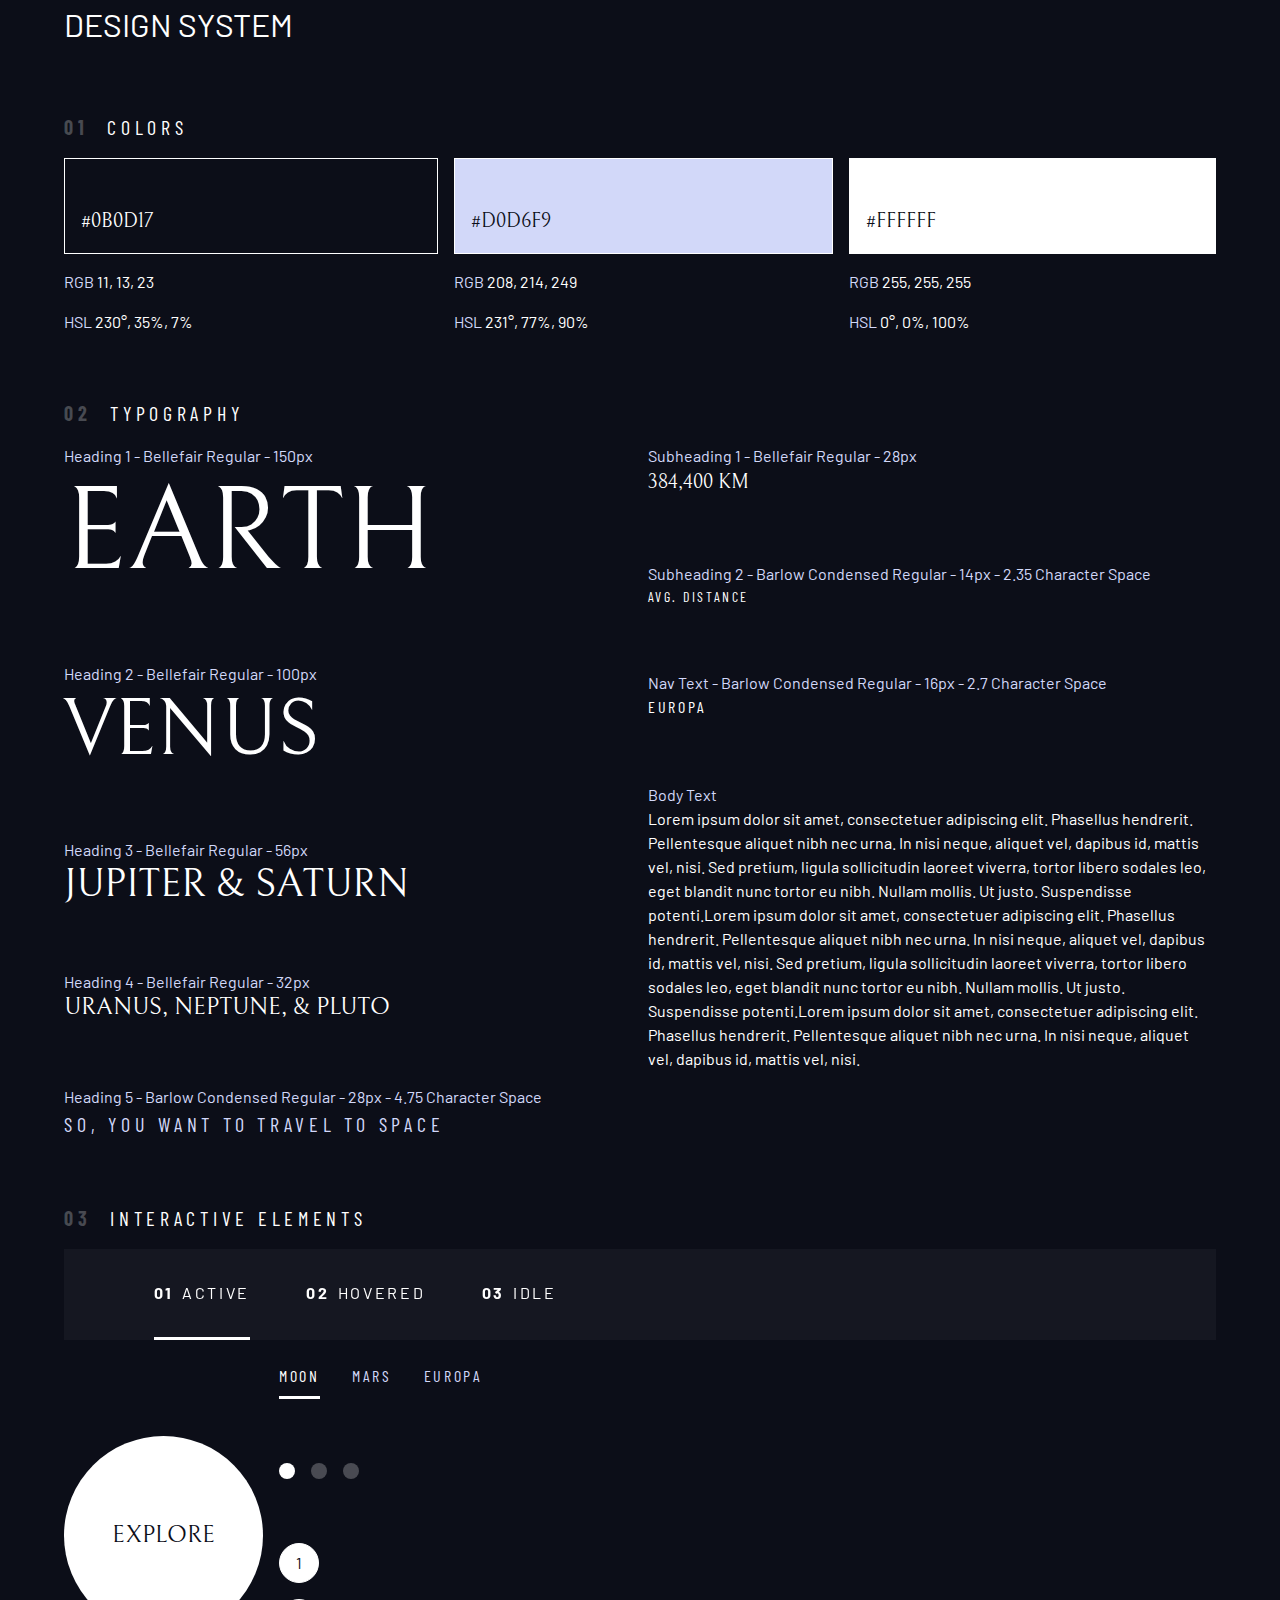
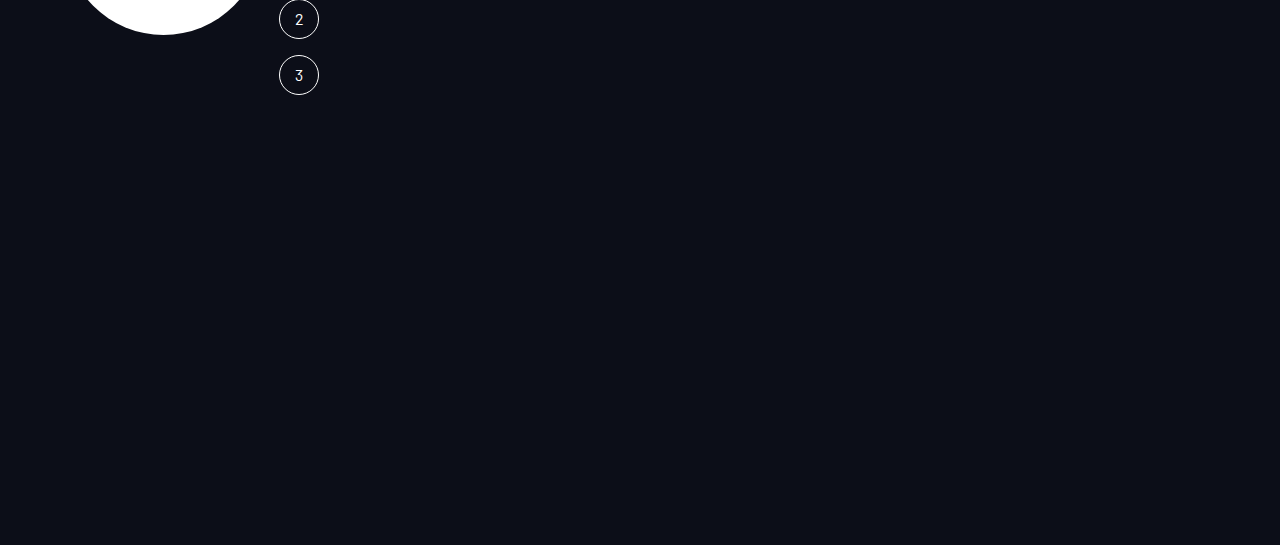
==== design-system.html @ 9dbabd82 "fixed nav button issue tch" ====
<!DOCTYPE html>
<html lang="en">

<head>
    <title>Design system</title>

    <!-- Google fonts -->
    <link rel="preconnect" href="https://fonts.googleapis.com">
    <link rel="preconnect" href="https://fonts.gstatic.com" crossorigin>
    <link href="https://fonts.googleapis.com/css2?family=Barlow+Condensed:wght@400;700&family=Bellefair&family=Barlow:wght@400;700&display=swap" rel="stylesheet">

    <link rel="stylesheet" href="style-dist.css">

</head>

<body class="container">

    <div class="container flow">
        <h1 class="uppercase">Design system</h1>

        <section class="flow" id="colors" style="margin: 4rem 0">
            <h2 class="numbered-title"><span>01</span> colors</h2>
            <div class="flex">
                <div class="flow" style="flex-grow: 1;">
                    <div class="bg-dark text-white ff-serif fs-500" style="padding: 3rem 1rem 1rem; border: 1px solid white">#0B0D17</div>
                    <p><span class="text-accent">RGB</span> 11, 13, 23</p>
                    <p><span class="text-accent">HSL</span> 230°, 35%, 7%</p>
                </div>
                <div class="flow" style="flex-grow: 1;">
                    <div class="bg-accent text-dark ff-serif fs-500" style="padding: 3rem 1rem 1rem; border: 1px solid white">#D0D6F9</div>
                    <p><span class="text-accent">RGB</span> 208, 214, 249</p>
                    <p><span class="text-accent">HSL</span> 231°, 77%, 90%</p>
                </div>
                <div class="flow" style="flex-grow: 1;">
                    <div class="bg-white text-dark ff-serif fs-500" style="padding: 3rem 1rem 1rem; border: 1px solid white;">#FFFFFF</div>
                    <p><span class="text-accent">RGB</span> 255, 255, 255</p>
                    <p><span class="text-accent">HSL</span> 0°, 0%, 100%</p>
                </div>
            </div>
        </section>

        <section class="flow" id="typography" style="margin: 4rem 0">
            <h2 class="numbered-title"><span>02 </span>Typography</h2>
            <div class="flex">
                <div class="flow" style="flex-basis: 100%; --flow-space: 4rem;">
                    <div>
                        <p class="text-accent">Heading 1 - Bellefair Regular - 150px</p>
                        <p class="fs-900 ff-serif uppercase">Earth</p>
                    </div>
                    <div>
                        <p class="text-accent">Heading 2 - Bellefair Regular - 100px</p>
                        <p class="fs-800 ff-serif uppercase">Venus</p>
                    </div>
                    <div>
                        <p class="text-accent">Heading 3 - Bellefair Regular - 56px</p>
                        <p class="fs-700 ff-serif uppercase">Jupiter & Saturn</p>
                    </div>
                    <div>
                        <p class="text-accent">Heading 4 - Bellefair Regular - 32px</p>
                        <p class="fs-600 ff-serif uppercase">Uranus, Neptune, & Pluto</p>
                    </div>
                    <div>
                        <p class="text-accent">Heading 5 - Barlow Condensed Regular - 28px - 4.75 Character Space</p>
                        <p class="text-accent fs-500 ff-sans-cond uppercase letter-spacing-1">So, you want to travel to space</p>
                    </div>

                </div>

                <div class="flow" style="flex-basis: 100%; --flow-space: 4rem;">
                    <div>
                        <p class="text-accent">Subheading 1 - Bellefair Regular - 28px</p>
                        <p class="fs-500 ff-serif uppercase">384,400 km</p>
                    </div>
                    <div>
                        <p class="text-accent">Subheading 2 - Barlow Condensed Regular - 14px - 2.35 Character Space</p>
                        <p class="fs-200 uppercase ff-sans-cond letter-spacing-3">Avg. Distance</p>
                    </div>
                    <div>
                        <p class="text-accent">Nav Text - Barlow Condensed Regular - 16px - 2.7 Character Space</p>
                        <p class="fs-300 uppercase ff-sans-cond letter-spacing-2">Europa</p>
                    </div>
                    <div>
                        <p class="text-accent">Body Text</p>
                        <p>Lorem ipsum dolor sit amet, consectetuer adipiscing elit. Phasellus hendrerit. Pellentesque aliquet nibh nec urna. In nisi neque, aliquet vel, dapibus id, mattis vel, nisi. Sed pretium, ligula sollicitudin laoreet viverra, tortor libero sodales leo, eget blandit nunc tortor eu nibh. Nullam mollis. Ut justo. Suspendisse potenti.Lorem ipsum dolor sit amet, consectetuer adipiscing elit. Phasellus hendrerit. Pellentesque aliquet nibh nec urna. In nisi neque, aliquet vel, dapibus id, mattis vel, nisi. Sed pretium, ligula sollicitudin laoreet viverra, tortor libero sodales leo, eget blandit nunc tortor eu nibh. Nullam mollis. Ut justo. Suspendisse potenti.Lorem ipsum dolor sit amet, consectetuer adipiscing elit. Phasellus hendrerit. Pellentesque aliquet nibh nec urna. In nisi neque, aliquet vel, dapibus id, mattis vel, nisi. </p>
                    </div>
                </div>
            </div>
        </section>

        <section class="flow" id="interactive-elements">
            <h2 class="numbered-title"><span>03</span> Interactive elements</h2>

            <!-- navigation -->
            <div>
                <nav>
                    <ul class="primary-navigation underline-indicators flex">
                        <li class="active"><a class="uppercase text-white letter-spacing-2" href="#"><span>01</span>Active</a></li>
                        <li><a class="uppercase text-white letter-spacing-2" href="#"><span>02</span>Hovered</a></li>
                        <li><a class="uppercase text-white letter-spacing-2" href="#"><span>03</span>Idle</a></li>
                    </ul>
                </nav>
            </div>

            <div class="flex">
                <div style="margin-top: 5rem">
                    <!-- explore button -->
                    <a href="#" class="large-button uppercase ff-serif fs-600 text-dark bg-white">Explore</a>
                </div>

                <div class="flow" style="margin-bottom: 50vh; --flow-space: 4rem">
                    <!-- Tabs -->
                    <div class="tab-list underline-indicators flex">
                        <button aria-selected="true" class="uppercase ff-sans-cond text-accent letter-spacing-2">Moon</button>
                        <button aria-selected="false" class="uppercase ff-sans-cond text-accent letter-spacing-2">Mars</button>
                        <button aria-selected="false" class="uppercase ff-sans-cond text-accent letter-spacing-2">Europa</button>
                    </div>

                    <!-- Dots -->
                    <div class="dot-indicators flex">
                        <button aria-selected="true"><span class="sr-only">Slide title</span></button>
                        <button aria-selected="false"><span class="sr-only">Slide title</span></button>
                        <button aria-selected="false"><span class="sr-only">Slide title</span></button>
                    </div>

                    <!-- Numbers -->
                    <div class="number-indicators flex-column">
                        <button aria-selected="true">1</button>
                        <button aria-selected="false">2</button>
                        <button aria-selected="false">3</button>
                    </div>
                </div>
            </div>

        </section>


    </div>

    <script src="index.pack.js"></script>
</body>

</html>
---- style-dist.css ----
/* ------------------- */
/* Custom properties */
/* ------------------- */

:root {
	/* colors */
	--clr-dark: 230 35% 7%;
	--clr-light: 231 77% 90%;
	--clr-white: 0 0% 100%;

	/* font-sizes */
	--fs-900: clamp(5rem, 8vw + 1rem, 9.375rem);
	--fs-800: 3.5rem;
	--fs-700: 1.5rem;
	--fs-600: 1rem;
	--fs-500: 1rem;
	--fs-400: 0.9375rem;
	--fs-300: 1rem;
	--fs-200: 0.875rem;

	/* font-families */
	--ff-serif: "Bellefair", serif;
	--ff-sans-cond: "Barlow Condensed", sans-serif;
	--ff-sans-normal: "Barlow", sans-serif;
}

@media (min-width: 768px) {
	:root {
		--fs-800: 5rem;
		--fs-700: 2.5rem;
		--fs-600: 1.5rem;
		--fs-500: 1.25rem;
		--fs-400: 1rem;
	}
}

@media (min-width: 1440px) {
	:root {
		/* font-sizes */
		--fs-800: 6.25rem;
		--fs-700: 3.5rem;
		--fs-600: 2rem;
		--fs-500: 1.75rem;
		--fs-400: 1.125rem;
	}
}

/* ------------------- */
/* Reset               */
/* ------------------- */

/* https://piccalil.li/blog/a-modern-css-reset/ */

/* Box sizing */
*,
*::before,
*::after {
	box-sizing: border-box;
}

/* Reset margins */
body,
h1,
h2,
h3,
p,
picture {
	margin: 0;
}

h1,
h2,
h3,
p {
	font-weight: 400;
}

/* set up the body */
body {
	font-family: var(--ff-sans-normal);
	font-size: var(--fs-400);
	color: hsl(var(--clr-white));
	background-color: hsl(var(--clr-dark));
	line-height: 1.5;
	min-height: 100vh;

	display: grid;
	grid-template-rows: -webkit-min-content 1fr;
	grid-template-rows: min-content 1fr;

	overflow-x: hidden;
}

/* make images easier to work with */
img,
picture {
	max-width: 100%;
}

/* make form elements easier to work with */

button {
	font: inherit;
}

/* remove animations for people who've turned them off */
@media (prefers-reduced-motion: reduce) {

	*,
	*::before,
	*::after {
		-webkit-animation-duration: 0.01ms !important;
		animation-duration: 0.01ms !important;
		-webkit-animation-iteration-count: 1 !important;
		animation-iteration-count: 1 !important;
		transition-duration: 0.01ms !important;
		scroll-behavior: auto !important;
	}
}

/* ------------------- */
/* Utility classes     */
/* ------------------- */

/* general */

.flex {
	display: flex;
	gap: var(--gap, 1rem);
}

.flex-column {
	display: flex;
	gap: var(--gap, 1rem);
	flex-direction: column;
}

.d-block {
	display: block;
}

.flow > *:where(:not(:first-child)) {
	margin-top: var(--flow-space, 1rem);
}

.container {
	padding-inline: 2em;
	margin-inline: auto;
	max-width: 80rem;
}

.sr-only {
	position: absolute;
	width: 1px;
	height: 1px;
	padding: 0;
	margin: -1px;
	overflow: hidden;
	clip: rect(0, 0, 0, 0);
	white-space: nowrap;
	/* added line */
	border: 0;
}

.skip-to-content {
	position: absolute;
	left: calc(50% - 90vw/2);
	z-index: 3000;
	width: 90vw;
	background: hsl(var(--clr-white) / .5);
	color: hsl(var(--clr-dark));
	padding: .5em 1em;
	margin-inline: auto;
	border-radius: 0 0 .5em .5em;
	-webkit-transform: translateY(-100%);
	transform: translateY(-100%);
	transition: -webkit-transform 25ms ease-in;
	transition: transform 25ms ease-in;
	transition: transform 25ms ease-in, -webkit-transform 25ms ease-in;
}

.skip-to-content:focus {
	-webkit-transform: translateY(0);
	transform: translateY(0);
}

/* colors */

.bg-dark {
	background-color: hsl(var(--clr-dark));
}

.bg-accent {
	background-color: hsl(var(--clr-light));
}

.bg-white {
	background-color: hsl(var(--clr-white));
}

.text-dark {
	color: hsl(var(--clr-dark));
}

.text-accent {
	color: hsl(var(--clr-light));
}

.text-white {
	color: hsl(var(--clr-white));
}

/* typography */

.ff-serif {
	font-family: var(--ff-serif);
}

.ff-sans-cond {
	font-family: var(--ff-sans-cond);
}

.letter-spacing-1 {
	letter-spacing: 4.75px;
}

.letter-spacing-2 {
	letter-spacing: 2.7px;
}

.letter-spacing-3 {
	letter-spacing: 2.35px;
}

.uppercase {
	text-transform: uppercase;
}

.fs-900 {
	font-size: var(--fs-900);
}

.fs-800 {
	font-size: var(--fs-800);
}

.fs-700 {
	font-size: var(--fs-700);
}

.fs-600 {
	font-size: var(--fs-600);
}

.fs-500 {
	font-size: var(--fs-500);
}

.fs-300 {
	font-size: var(--fs-300);
}

.fs-200 {
	font-size: var(--fs-200);
}

.fs-900,
.fs-800,
.fs-700,
.fs-600 {
	line-height: 1.1;
}

.numbered-title {
	font-family: var(--ff-sans-cond);
	font-size: var(--fs-500);
	text-transform: uppercase;
	letter-spacing: 4.72px;
}

.numbered-title span {
	margin-right: 0.5em;
	font-weight: 700;
	color: hsl(var(--clr-white) / 0.25);
}

/* ------------------- */
/* Compontents         */
/* ------------------- */

.large-button {
	position: relative;
	z-index: 1;
	display: inline-grid;
	place-items: center;
	padding: 0 2em;
	border-radius: 50%;
	aspect-ratio: 1;
	text-decoration: none;
}

.large-button::after {
	content: "";
	position: absolute;
	z-index: -1;
	width: 100%;
	height: 100%;
	background: hsl(var(--clr-white) / 0.1);
	border-radius: 50%;
	opacity: 0;
	transition: opacity 500ms linear, -webkit-transform 750ms ease-in-out;
	transition: opacity 500ms linear, transform 750ms ease-in-out;
	transition: opacity 500ms linear, transform 750ms ease-in-out, -webkit-transform 750ms ease-in-out;
}

.large-button:hover::after,
.large-button:focus::after {
	opacity: 1;
	-webkit-transform: scale(1.5);
	transform: scale(1.5);
}

.logo {
	margin: 1.5rem clamp(1.5rem, 5vw, 3.5rem);
}

.primary-header {
	justify-content: space-between;
	align-items: center;
}

.primary-navigation {
	--gap: clamp(1.5rem, 5vw, 3.5rem);
	--underline-gap: 2rem;
	list-style: none;
	padding: 0;
	margin: 0;
	background: hsl(var(--clr-dark) / 0.95);
}

.primary-navigation a {
	text-decoration: none;
}

.primary-navigation a > span {
	font-weight: 700;
	margin-right: 0.5em;
}

.mobile-nav-toggle {
	display: none;
}

@supports ((-webkit-backdrop-filter: blur(2rem)) or (backdrop-filter: blur(2rem))) {
	.primary-navigation {
		background: hsl(var(--clr-white) / 0.04);
		-webkit-backdrop-filter: blur(2rem);
		backdrop-filter: blur(2rem);
	}
}

@media (max-width: 576px) {
	.primary-navigation {
		--underline-gap: 0.5rem;
		position: fixed;
		z-index: 1000;
		inset: 0 0 0 30%;
		list-style: none;
		padding: min(20rem, 15vh) 2rem;
		margin: 0;
		flex-direction: column;
		-webkit-transform: translateX(100%);
		transform: translateX(100%);
		transition: -webkit-transform 500ms ease-in-out;
		transition: transform 500ms ease-in-out;
		transition: transform 500ms ease-in-out, -webkit-transform 500ms ease-in-out;
	}

	.primary-navigation.underline-indicators > .active {
		border: 0;
	}

	.mobile-nav-toggle {
		display: block;
		position: absolute;
		z-index: 2000;
		right: 1rem;
		top: 2rem;
		background: transparent;
		background-image: url(./assets/shared/icon-hamburger.svg);
		background-repeat: no-repeat;
		background-position: center;
		width: 1.5rem;
		aspect-ratio: 1;
		border: 0;
	}

	.mobile-nav-toggle:focus-visible {
		outline: 5px solid hsl(var(--clr-white) / 0.5);
		outline-offset: 5px;
	}
}

@media (max-width: 768px) {
	.primary-navigation li a span {
		display: none;
	}
}

@media (min-width: 768px) {
	.primary-navigation {
		padding-inline: clamp(3rem, 7vw, 7rem);
	}
}

@media (min-width: 768px) and (max-width: 44.999em) {
	.primary-navigation a > span {
		display: none;
	}
}

@media (min-width: 1440px) {
	.primary-header::after {
		content: '';
		display: block;
		position: relative;
		height: 1px;
		width: 100%;
		margin-right: -2.5rem;
		background: hsl(var(--clr-white) / .25);
		order: 1;
	}

	nav {
		order: 2;
	}

	.primary-navigation {
		margin-block: 2rem;
	}
}

.underline-indicators > * {
	cursor: pointer;
	padding: var(--underline-gap, .5rem) 0;
	border: 0;
	border-bottom: 0.2rem solid hsl(var(--clr-white) / 0);
	background: none;
}

.underline-indicators > *:hover,
.underline-indicators > *:focus {
	border-color: hsl(var(--clr-white) / 0.5);
}

.underline-indicators > .active,
.underline-indicators > [aria-selected="true"] {
	color: hsl(var(--clr-white) / 1);
	border-color: hsl(var(--clr-white) / 1);
}

.tab-list {
	--gap: 2rem;
}

.tab-list > button {
	outline: none;
}

.dot-indicators > * {
	cursor: pointer;
	border: 0;
	border-radius: 50%;
	padding: 0.5em;
	background-color: hsl(var(--clr-white) / 0.25);
}

.dot-indicators > *:hover,
.dot-indicators > *:focus {
	background-color: hsl(var(--clr-white) / 0.5);
}

.dot-indicators > [aria-selected="true"] {
	background-color: hsl(var(--clr-white) / 1);
}

.number-indicators > button {
	display: inline-grid;
	border: 1px solid hsl(var(--clr-white) / 1);
	border-radius: 50%;
	flex-direction: column;
	flex-basis: 2.5em;
	width: 2.5em;
	height: 2.5em;
	aspect-ratio: 1;
	place-items: center;
	line-height: 2.3em;
	color: hsl(var(--clr-white) / 1);
	background-color: unset;
}

.number-indicators > [aria-selected="true"] {
	color: hsl(var(--clr-dark));
	background-color: hsl(var(--clr-white) / 1);
}

/* ------------------------- */
/* Page specific backgrounds */
/* ------------------------- */

body {
	background-size: cover;
	background-position: bottom center;
	background-repeat: no-repeat;
}

/* home */

.home {
	background-image: url(./assets/home/background-home-mobile.jpg);
}

@media (min-width: 768px) {
	.home {
		background-image: url(./assets/home/background-home-tablet.jpg);
	}
}

@media (min-width: 1440px) {
	.home {
		background-image: url(./assets/home/background-home-desktop.jpg);
	}
}

/* destination */

.destination {
	background-image: url(./assets/destination/background-destination-mobile.jpg);
}

@media (min-width: 768px) {
	.destination {
		background-image: url(./assets/destination/background-destination-tablet.jpg);
	}
}

@media (min-width: 1440px) {
	.destination {
		background-image: url(./assets/destination/background-destination-desktop.jpg);
	}
}

/* crew */

.crew {
	background-image: url(./assets/crew/background-crew-mobile.jpg);
}

@media (min-width: 768px) {
	.crew {
		background-image: url(./assets/crew/background-crew-tablet.jpg);
	}
}

@media (min-width: 1440px) {
	.crew {
		background-image: url(./assets/crew/background-crew-desktop.jpg);
	}
}

.technology {
	background-image: url(./assets/technology/background-technology-mobile.jpg);
}

@media (min-width: 768px) {
	.crew {
		background-image: url(./assets/technology/background-technology-tablet.jpg);
	}
}

@media (min-width: 1440px) {
	.crew {
		background-image: url(./assets/technology/background-technology-desktop.jpg);
	}
}

/* ------------------- */
/* Layout              */
/* ------------------- */


.grid-container {
	text-align: center;
	display: grid;
	place-items: center;
	padding-inline: 2rem;
	padding-bottom: 6rem;
}

.grid-container p:not([class]) {
	max-width: 50ch;
}

.numbered-title {
	grid-area: title;
}

/* destination home */

.grid-container--home {
	/* gap: 3rem; */
}

/* destination layout */

.grid-container--destination {
	--flow-space: 2rem;
	grid-template-areas:
		'title'
		'image'
		'tabs'
		'content';
}

.grid-container--destination > picture {
	grid-area: image;
	max-width: 60%;
	align-self: start;
}

.grid-container--destination > .tab-list {
	grid-area: tabs;

}

.grid-container--destination > .destination-info {
	grid-area: content;
}

.destination-meta {
	flex-direction: column;
	border-top: 1px solid hsl(var(--clr-white)/.1);
	padding-top: 2.5rem;
	margin-top: 2.5rem;
}

.destination-meta p {
	font-size: 1.75rem;
}

/* crew layout */

.grid-container--crew {
	grid-template-areas:
		'title'
		'image'
		'tabs'
		'content';
}

.grid-container--crew > picture {
	grid-area: image;
	max-width: 60%;
	border-bottom: 1px solid hsl(var(--clr-white) / .1);
}

.grid-container--crew > .dot-indicators {
	grid-area: tabs;
}

.crew-info h2 {
	color: hsl(var(--clr-white) / .5);
}

.grid-container--crew > .crew-info {
	grid-area: content;
}

/* technology layout */

.grid-container--technology {
	padding-inline: 0;
	grid-template-areas:
		'title'
		'image'
		'tabs'
		'content';
}

.grid-container--technology > picture {
	grid-area: image;
	border-bottom: 1px solid hsl(var(--clr-white) / .1);
}

.grid-container--technology > .number-indicators {
	grid-area: tabs;
}

.grid-container--technology > .technology-info {
	padding-inline: 1rem;
	grid-area: content;
}

@media (min-width: 768px) {
	.numbered-title {
		justify-self: start;
		margin-block: 1rem;
	}

	.destination-meta {
		flex-direction: row;
		justify-content: space-evenly;
	}

	.grid-container--crew {
		padding-bottom: 0;
		grid-template-areas:
			'title'
			'content'
			'tabs'
			'image';
	}

	.grid-container--technology > h1 {
		padding-inline: 1rem;
	}
}

@media (min-width: 1440px) {
	.grid-container {
		text-align: left;
		-webkit-column-gap: var(--container-gap, 2rem);
		-moz-column-gap: var(--container-gap, 2rem);
		column-gap: var(--container-gap, 2rem);
		grid-template-columns: minmax(1rem, 1fr) repeat(2, minmax(0, 30rem)) minmax(1rem, 1fr);
	}

	.grid-container--home {
		padding-bottom: max(6rem, 20vh);
		align-items: end;
	}

	.grid-container--home > *:first-child {
		grid-column: 2;
	}

	.grid-container--home > *:last-child {
		grid-column: 3;
	}

	.grid-container--destination {
		justify-items: start;
		align-content: start;
		grid-template-areas:
			'. title title .'
			'. image tabs .'
			'. image content .';
	}

	.grid-container--destination > picture,
	.grid-container--crew > picture {
		max-width: 90%;
	}

	.destination-meta {
		--gap: min(6vw, 6rem);
		justify-content: start;
	}

	/* crew layout */
	.grid-container--crew {
		justify-items: start;
		align-content: start;
		grid-template-columns: minmax(1rem, 1fr) minmax(0, 40rem) minmax(0, 20rem) minmax(1rem, 1fr);
		grid-template-areas:
			'. title title .'
			'. content image .'
			'. tabs image .';
	}

	.grid-container--crew > picture {
		grid-column: span 2;
		grid-row: auto;
		align-self: end;
	}

	/* technology layout */
	.grid-container--technology {

		grid-template-areas:
			'. title title .'
			'tabs content image .'
			'. . image .';
	}

	.number-indicators {
		flex-direction: column;
	}

	.grid-container--technology > picture {
		grid-column: span 2;
		grid-row: auto;
		justify-self: end;
		align-self: start;
	}

}
/*# sourceMappingURL=style-dist.css.map */
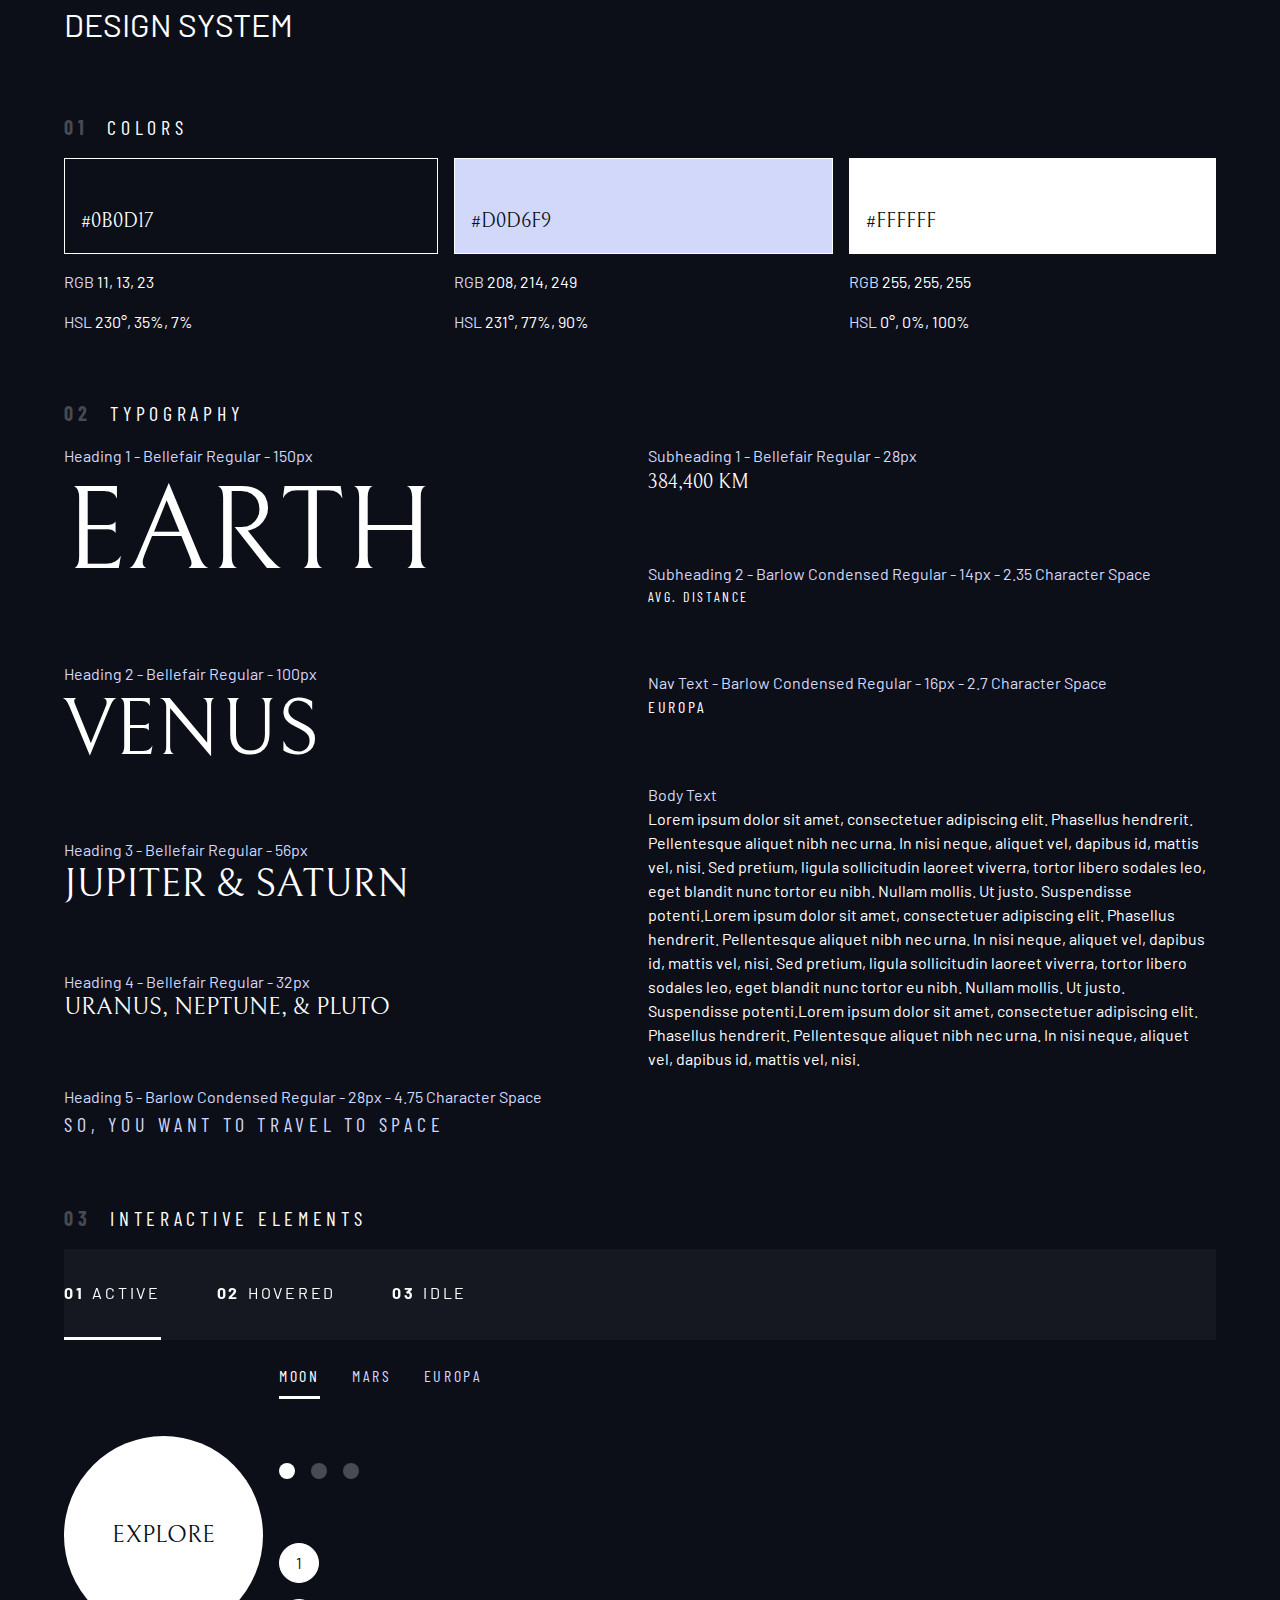
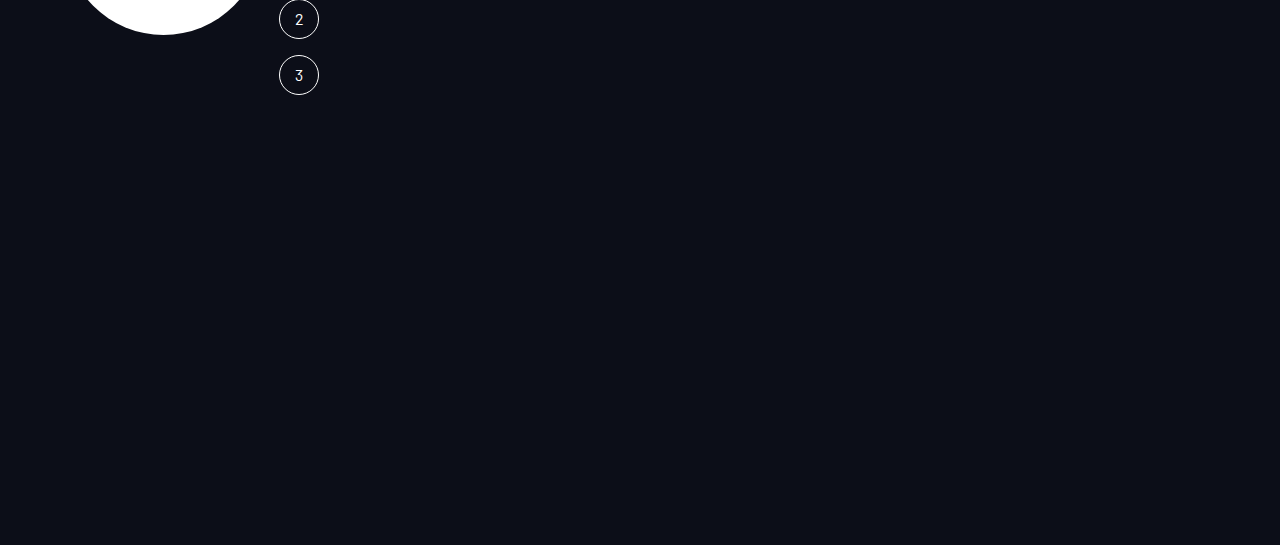
==== commit 1bc0231b: "added tabs.js to header with defer" ====
--- a/design-system.html
+++ b/design-system.html
@@ -9,7 +9,7 @@
     <link rel="preconnect" href="https://fonts.gstatic.com" crossorigin>
     <link href="https://fonts.googleapis.com/css2?family=Barlow+Condensed:wght@400;700&family=Bellefair&family=Barlow:wght@400;700&display=swap" rel="stylesheet">
 
-    <link rel="stylesheet" href="style-dist.css">
+    <link rel="stylesheet" href="./css/style.css">
 
 </head>
 
@@ -135,8 +135,6 @@
 
 
     </div>
-
-    <script src="index.pack.js"></script>
 </body>
 
 </html>--- a/css/style.css
+++ b/css/style.css
@@ -0,0 +1,991 @@
+:root {
+	/* colors */
+	--clr-dark: 230 35% 7%;
+	--clr-light: 231 77% 90%;
+	--clr-white: 0 0% 100%;
+	/* font-sizes */
+	--fs-900: clamp(5rem, 8vw + 1rem, 9.375rem);
+	--fs-800: 3.5rem;
+	--fs-700: 1.5rem;
+	--fs-600: 1rem;
+	--fs-500: 1rem;
+	--fs-400: 0.9375rem;
+	--fs-300: 1rem;
+	--fs-200: 0.875rem;
+	/* font-families */
+	--ff-serif: "Bellefair", serif;
+	--ff-sans-cond: "Barlow Condensed", sans-serif;
+	--ff-sans-normal: "Barlow", sans-serif;
+}
+
+@media (min-width: 768px) {
+	:root {
+		--fs-800: 5rem;
+		--fs-700: 2.5rem;
+		--fs-600: 1.5rem;
+		--fs-500: 1.25rem;
+		--fs-400: 1rem;
+	}
+}
+@media (min-width: 1440px) {
+	:root {
+		/* font-sizes */
+		--fs-800: 6.25rem;
+		--fs-700: 3.5rem;
+		--fs-600: 2rem;
+		--fs-500: 1.75rem;
+		--fs-400: 1.125rem;
+	}
+}
+/* Box sizing */
+*,
+*::before,
+*::after {
+	-webkit-box-sizing: border-box;
+	        box-sizing: border-box;
+}
+
+/* Reset margins */
+body,
+h1,
+h2,
+h3,
+h4,
+h5,
+p,
+figure,
+picture {
+	margin: 0;
+}
+
+h1,
+h2,
+h3,
+h4,
+h5,
+h6,
+p {
+	font-weight: 400;
+}
+
+/* set up the body */
+body {
+	font-family: var(--ff-sans-normal);
+	font-size: var(--fs-400);
+	color: hsl(var(--clr-white));
+	background-color: hsl(var(--clr-dark));
+	line-height: 1.5;
+	min-height: 100vh;
+	display: -ms-grid;
+	display: grid;
+	-ms-grid-rows: -webkit-min-content 1fr;
+	-ms-grid-rows: min-content 1fr;
+	grid-template-rows: -webkit-min-content 1fr;
+	grid-template-rows: min-content 1fr;
+	overflow-x: hidden;
+}
+
+/* make images easier to work with */
+img,
+picture {
+	max-width: 100%;
+}
+
+/* make form elements easier to work with */
+input,
+button,
+textarea,
+select {
+	font: inherit;
+}
+
+/* remove animations for people who've turned them off */
+@media (prefers-reduced-motion: reduce) {
+	*,
+*::before,
+*::after {
+		-webkit-animation-duration: 0.01ms !important;
+		        animation-duration: 0.01ms !important;
+		-webkit-animation-iteration-count: 1 !important;
+		        animation-iteration-count: 1 !important;
+		-webkit-transition-duration: 0.01ms !important;
+		        transition-duration: 0.01ms !important;
+		scroll-behavior: auto !important;
+	}
+}
+.large-button {
+	position: relative;
+	z-index: 1;
+	display: -ms-inline-grid;
+	display: inline-grid;
+	place-items: center;
+	padding: 0 2em;
+	border-radius: 50%;
+	aspect-ratio: 1;
+	text-decoration: none;
+}
+
+.large-button::after {
+	content: "";
+	position: absolute;
+	z-index: -1;
+	width: 100%;
+	height: 100%;
+	background: hsl(var(--clr-white)/0.1);
+	border-radius: 50%;
+	opacity: 0;
+	-webkit-transition: opacity 500ms linear, -webkit-transform 750ms ease-in-out;
+	transition: opacity 500ms linear, -webkit-transform 750ms ease-in-out;
+	transition: opacity 500ms linear, transform 750ms ease-in-out;
+	transition: opacity 500ms linear, transform 750ms ease-in-out, -webkit-transform 750ms ease-in-out;
+}
+
+.large-button:hover::after,
+.large-button:focus::after {
+	opacity: 1;
+	-webkit-transform: scale(1.5);
+	        transform: scale(1.5);
+}
+
+.logo {
+	margin: 1.5rem clamp(1.5rem, 5vw, 3.5rem);
+}
+
+.primary-header {
+	-webkit-box-pack: justify;
+	    -ms-flex-pack: justify;
+	        justify-content: space-between;
+	-webkit-box-align: center;
+	    -ms-flex-align: center;
+	        align-items: center;
+}
+@media (min-width: 1440px) {
+	.primary-header::after {
+		content: "";
+		display: block;
+		position: relative;
+		height: 1px;
+		width: 100%;
+		margin-right: -2.5rem;
+		background: hsl(var(--clr-white)/0.25);
+		-webkit-box-ordinal-group: 2;
+		    -ms-flex-order: 1;
+		        order: 1;
+	}
+}
+
+.primary-navigation {
+	--gap: clamp(1.5rem, 5vw, 3.5rem);
+	--underline-gap: 2rem;
+	margin: 0;
+	background: hsl(var(--clr-dark)/0.95);
+	padding: 0;
+	list-style: none;
+}
+.primary-navigation a {
+	text-decoration: none;
+}
+.primary-navigation a > span {
+	margin-right: 0.5em;
+	font-weight: 700;
+}
+@supports ((-webkit-backdrop-filter: blur(2rem)) or (backdrop-filter: blur(2rem))) {
+	.primary-navigation {
+		-webkit-backdrop-filter: blur(2rem);
+		        backdrop-filter: blur(2rem);
+		background: hsl(var(--clr-white)/0.04);
+	}
+}
+@media (max-width: 36em) {
+	.primary-navigation {
+		--underline-gap: 0.5rem;
+		position: fixed;
+		-webkit-box-orient: vertical;
+		-webkit-box-direction: normal;
+		    -ms-flex-direction: column;
+		        flex-direction: column;
+		-webkit-transform: translateX(100%);
+		        transform: translateX(100%);
+		z-index: 1000;
+		-webkit-transition: -webkit-transform 500ms ease-in-out;
+		transition: -webkit-transform 500ms ease-in-out;
+		transition: transform 500ms ease-in-out;
+		transition: transform 500ms ease-in-out, -webkit-transform 500ms ease-in-out;
+		margin: 0;
+		inset: 0 0 0 30%;
+		padding: min(20rem, 15vh) 2rem;
+		list-style: none;
+	}
+	.primary-navigation.underline-indicators > .active {
+		border: 0;
+	}
+}
+@media (max-width: 48em) {
+	.primary-navigation {
+		padding-inline: clamp(3rem, 7vw, 7rem);
+	}
+	.primary-navigation li a span {
+		display: none;
+	}
+}
+@media (min-width: 48em) and (max-width: 44.999em) {
+	.primary-navigation a > span {
+		display: none;
+	}
+}
+@media (min-width: 1440px) {
+	.primary-navigation {
+		margin-block: 2rem;
+	}
+}
+
+.mobile-nav-toggle {
+	display: none;
+}
+@media (max-width: 36em) {
+	.mobile-nav-toggle {
+		display: block;
+		position: absolute;
+		top: 2rem;
+		right: 1rem;
+		z-index: 2000;
+		border: 0;
+		background: transparent;
+		background-image: url(../assets/shared/icon-hamburger.svg);
+		background-position: center;
+		background-repeat: no-repeat;
+		aspect-ratio: 1;
+		width: 1.5rem;
+	}
+	.mobile-nav-toggle:focus-visible {
+		outline: 5px solid hsl(var(--clr-white)/0.5);
+		outline-offset: 5px;
+	}
+}
+
+@media (min-width: 1440px) {
+	nav {
+		-webkit-box-ordinal-group: 3;
+		    -ms-flex-order: 2;
+		        order: 2;
+	}
+}
+
+.underline-indicators > * {
+	cursor: pointer;
+	padding: var(--underline-gap, 0.5rem) 0;
+	border: 0;
+	border-bottom: 0.2rem solid hsl(var(--clr-white)/0);
+	background: none;
+}
+
+.underline-indicators > *:hover,
+.underline-indicators > *:focus {
+	border-color: hsl(var(--clr-white)/0.5);
+}
+
+.underline-indicators > .active,
+.underline-indicators > [aria-selected=true] {
+	color: hsl(var(--clr-white)/1);
+	border-color: hsl(var(--clr-white)/1);
+}
+
+.tab-list {
+	--gap: 2rem;
+}
+
+.tab-list > button {
+	outline: none;
+}
+
+.dot-indicators > * {
+	cursor: pointer;
+	border: 0;
+	border-radius: 50%;
+	padding: 0.5em;
+	background-color: hsl(var(--clr-white)/0.25);
+}
+
+.dot-indicators > *:hover,
+.dot-indicators > *:focus {
+	background-color: hsl(var(--clr-white)/0.5);
+}
+
+.dot-indicators > [aria-selected=true] {
+	background-color: hsl(var(--clr-white)/1);
+}
+
+.number-indicators > button {
+	display: -ms-inline-grid;
+	display: inline-grid;
+	border: 1px solid hsl(var(--clr-white)/1);
+	border-radius: 50%;
+	-webkit-box-orient: vertical;
+	-webkit-box-direction: normal;
+	    -ms-flex-direction: column;
+	        flex-direction: column;
+	-ms-flex-preferred-size: 2.5em;
+	    flex-basis: 2.5em;
+	width: 2.5em;
+	height: 2.5em;
+	aspect-ratio: 1;
+	place-items: center;
+	line-height: 2.3em;
+	color: hsl(var(--clr-white)/1);
+	background-color: unset;
+}
+
+.number-indicators > [aria-selected=true] {
+	color: hsl(var(--clr-dark));
+	background-color: hsl(var(--clr-white)/1);
+}
+
+body {
+	background-size: cover;
+	background-position: bottom center;
+	background-repeat: no-repeat;
+}
+
+/* home */
+.home {
+	background-image: url(../assets/home/background-home-mobile.jpg);
+}
+
+@media (min-width: 768px) {
+	.home {
+		background-image: url(../assets/home/background-home-tablet.jpg);
+	}
+}
+@media (min-width: 1440px) {
+	.home {
+		background-image: url(../assets/home/background-home-desktop.jpg);
+	}
+}
+/* destination */
+.destination {
+	background-image: url(../assets/destination/background-destination-mobile.jpg);
+}
+
+@media (min-width: 768px) {
+	.destination {
+		background-image: url(../assets/destination/background-destination-tablet.jpg);
+	}
+}
+@media (min-width: 1440px) {
+	.destination {
+		background-image: url(../assets/destination/background-destination-desktop.jpg);
+	}
+}
+/* crew */
+.crew {
+	background-image: url(../assets/crew/background-crew-mobile.jpg);
+}
+
+@media (min-width: 768px) {
+	.crew {
+		background-image: url(../assets/crew/background-crew-tablet.jpg);
+	}
+}
+@media (min-width: 1440px) {
+	.crew {
+		background-image: url(../assets/crew/background-crew-desktop.jpg);
+	}
+}
+.technology {
+	background-image: url(../assets/technology/background-technology-mobile.jpg);
+}
+
+@media (min-width: 768px) {
+	.crew {
+		background-image: url(../assets/technology/background-technology-tablet.jpg);
+	}
+}
+@media (min-width: 1440px) {
+	.crew {
+		background-image: url(../assets/technology/background-technology-desktop.jpg);
+	}
+}
+.grid-container {
+	text-align: center;
+	display: -ms-grid;
+	display: grid;
+	place-items: center;
+	padding-inline: 2rem;
+	padding-bottom: 6rem;
+}
+
+.grid-container p:not([class]) {
+	max-width: 50ch;
+}
+
+.numbered-title {
+	-ms-grid-row: 1;
+	-ms-grid-column: 1;
+	grid-area: title;
+}
+
+.grid-container--crew > .numbered-title {
+	-ms-grid-row: 1;
+	-ms-grid-column: 1;
+}
+
+.grid-container--technology > .numbered-title {
+	-ms-grid-row: 1;
+	-ms-grid-column: 1;
+}
+
+/* destination home */
+.grid-container--home {
+	/* gap: 3rem; */
+}
+
+/* destination layout */
+.grid-container--destination {
+	--flow-space: 2rem;
+	    grid-template-areas: "title" "image" "tabs" "content";
+}
+
+.grid-container--destination > picture {
+	-ms-grid-row: 2;
+	-ms-grid-column: 1;
+	grid-area: image;
+	max-width: 60%;
+	-ms-grid-row-align: start;
+	    align-self: start;
+}
+
+.grid-container--destination > .tab-list {
+	-ms-grid-row: 3;
+	-ms-grid-column: 1;
+	grid-area: tabs;
+}
+
+.grid-container--destination > .destination-info {
+	-ms-grid-row: 4;
+	-ms-grid-column: 1;
+	grid-area: content;
+}
+
+.destination-meta {
+	-webkit-box-orient: vertical;
+	-webkit-box-direction: normal;
+	    -ms-flex-direction: column;
+	        flex-direction: column;
+	border-top: 1px solid hsl(var(--clr-white)/0.1);
+	padding-top: 2.5rem;
+	margin-top: 2.5rem;
+}
+
+.destination-meta p {
+	font-size: 1.75rem;
+}
+
+/* crew layout */
+.grid-container--crew {
+	    grid-template-areas: "title" "image" "tabs" "content";
+}
+
+.grid-container--crew > picture {
+	-ms-grid-row: 2;
+	-ms-grid-column: 1;
+	grid-area: image;
+	max-width: 60%;
+	border-bottom: 1px solid hsl(var(--clr-white)/0.1);
+}
+
+.grid-container--crew > .dot-indicators {
+	-ms-grid-row: 3;
+	-ms-grid-column: 1;
+	grid-area: tabs;
+}
+
+.crew-info h2 {
+	color: hsl(var(--clr-white)/0.5);
+}
+
+.grid-container--crew > .crew-info {
+	-ms-grid-row: 4;
+	-ms-grid-column: 1;
+	grid-area: content;
+}
+
+/* technology layout */
+.grid-container--technology {
+	padding-inline: 0;
+	    grid-template-areas: "title" "image" "tabs" "content";
+}
+
+.grid-container--technology > picture {
+	-ms-grid-row: 2;
+	-ms-grid-column: 1;
+	grid-area: image;
+	border-bottom: 1px solid hsl(var(--clr-white)/0.1);
+}
+
+.grid-container--technology > .number-indicators {
+	-ms-grid-row: 3;
+	-ms-grid-column: 1;
+	grid-area: tabs;
+}
+
+.grid-container--technology > .technology-info {
+	-ms-grid-row: 4;
+	-ms-grid-column: 1;
+	padding-inline: 1rem;
+	grid-area: content;
+}
+
+@media (min-width: 768px) {
+	.numbered-title {
+		-ms-grid-column-align: start;
+		    justify-self: start;
+		margin-block: 1rem;
+	}
+	.destination-meta {
+		-webkit-box-orient: horizontal;
+		-webkit-box-direction: normal;
+		    -ms-flex-direction: row;
+		        flex-direction: row;
+		-webkit-box-pack: space-evenly;
+		    -ms-flex-pack: space-evenly;
+		        justify-content: space-evenly;
+	}
+	.grid-container--crew {
+		padding-bottom: 0;
+		    grid-template-areas: "title" "content" "tabs" "image";
+	}
+	.grid-container--technology > h1 {
+		padding-inline: 1rem;
+	}
+	.grid-container--crew > .numbered-title {
+		-ms-grid-row: 1;
+		-ms-grid-column: 1;
+	}
+	.grid-container--crew > picture {
+		-ms-grid-row: 4;
+		-ms-grid-column: 1;
+	}
+	.grid-container--crew > .tab-list {
+		-ms-grid-row: 3;
+		-ms-grid-column: 1;
+	}
+	.grid-container--crew > .destination-info {
+		-ms-grid-row: 2;
+		-ms-grid-column: 1;
+	}
+	.grid-container--crew > picture {
+		-ms-grid-row: 4;
+		-ms-grid-column: 1;
+	}
+	.grid-container--crew > .dot-indicators {
+		-ms-grid-row: 3;
+		-ms-grid-column: 1;
+	}
+	.grid-container--crew > .crew-info {
+		-ms-grid-row: 2;
+		-ms-grid-column: 1;
+	}
+	.grid-container--crew > picture {
+		-ms-grid-row: 4;
+		-ms-grid-column: 1;
+	}
+	.grid-container--crew > .number-indicators {
+		-ms-grid-row: 3;
+		-ms-grid-column: 1;
+	}
+	.grid-container--crew > .technology-info {
+		-ms-grid-row: 2;
+		-ms-grid-column: 1;
+	}
+}
+@media (min-width: 1440px) {
+	.grid-container {
+		text-align: left;
+		-webkit-column-gap: var(--container-gap, 2rem);
+		   -moz-column-gap: var(--container-gap, 2rem);
+		        column-gap: var(--container-gap, 2rem);
+		-ms-grid-columns: minmax(1rem, 1fr) var(--container-gap, 2rem) minmax(0, 30rem) var(--container-gap, 2rem) minmax(0, 30rem) var(--container-gap, 2rem) minmax(1rem, 1fr);
+		grid-template-columns: minmax(1rem, 1fr) repeat(2, minmax(0, 30rem)) minmax(1rem, 1fr);
+	}
+	.grid-container--home {
+		padding-bottom: max(6rem, 20vh);
+		-webkit-box-align: end;
+		    -ms-flex-align: end;
+		        align-items: end;
+	}
+	.grid-container--home > *:first-child {
+		-ms-grid-column: 2;
+		grid-column: 2;
+	}
+	.grid-container--home > *:last-child {
+		-ms-grid-column: 3;
+		grid-column: 3;
+	}
+	.grid-container--destination {
+		justify-items: start;
+		-ms-flex-line-pack: start;
+		    align-content: start;
+		    grid-template-areas: ". title title ." ". image tabs ." ". image content .";
+	}
+	.grid-container--destination > picture,
+.grid-container--crew > picture {
+		max-width: 90%;
+	}
+	.destination-meta {
+		--gap: min(6vw, 6rem);
+		-webkit-box-pack: start;
+		    -ms-flex-pack: start;
+		        justify-content: start;
+	}
+	/* crew layout */
+	.grid-container--crew {
+		justify-items: start;
+		-ms-flex-line-pack: start;
+		    align-content: start;
+		-ms-grid-columns: minmax(1rem, 1fr) minmax(0, 40rem) minmax(0, 20rem) minmax(1rem, 1fr);
+		grid-template-columns: minmax(1rem, 1fr) minmax(0, 40rem) minmax(0, 20rem) minmax(1rem, 1fr);
+		    grid-template-areas: ". title title ." ". content image ." ". tabs image .";
+	}
+	.grid-container--crew > picture {
+		-ms-grid-column-span: 2;
+		grid-column: span 2;
+		grid-row: auto;
+		-ms-grid-row-align: end;
+		    align-self: end;
+	}
+	/* technology layout */
+	.grid-container--technology {
+		    grid-template-areas: ". title title ." "tabs content image ." ". . image .";
+	}
+	.number-indicators {
+		-webkit-box-orient: vertical;
+		-webkit-box-direction: normal;
+		    -ms-flex-direction: column;
+		        flex-direction: column;
+	}
+	.grid-container--technology > picture {
+		-ms-grid-column-span: 2;
+		grid-column: span 2;
+		grid-row: auto;
+		-ms-grid-column-align: end;
+		    justify-self: end;
+		-ms-grid-row-align: start;
+		    align-self: start;
+	}
+	.numbered-title {
+		-ms-grid-row: 1;
+		-ms-grid-column: 2;
+		-ms-grid-column-span: 2;
+	}
+	.grid-container--crew > .numbered-title {
+		-ms-grid-row: 1;
+		-ms-grid-column: 2;
+		-ms-grid-column-span: 2;
+	}
+	.grid-container--technology > .numbered-title {
+		-ms-grid-row: 1;
+		-ms-grid-column: 2;
+		-ms-grid-column-span: 2;
+	}
+	.grid-container--destination > picture {
+		-ms-grid-row: 2;
+		-ms-grid-row-span: 2;
+		-ms-grid-column: 2;
+	}
+	.grid-container--crew > picture {
+		-ms-grid-row: 2;
+		-ms-grid-row-span: 2;
+		-ms-grid-column: 3;
+	}
+	.grid-container--technology > picture {
+		-ms-grid-row: 2;
+		-ms-grid-row-span: 2;
+		-ms-grid-column: 3;
+	}
+	.grid-container--destination > .tab-list {
+		-ms-grid-row: 2;
+		-ms-grid-column: 3;
+	}
+	.grid-container--crew > .tab-list {
+		-ms-grid-row: 3;
+		-ms-grid-column: 2;
+	}
+	.grid-container--technology > .tab-list {
+		-ms-grid-row: 2;
+		-ms-grid-column: 1;
+	}
+	.grid-container--destination > .destination-info {
+		-ms-grid-row: 3;
+		-ms-grid-column: 3;
+	}
+	.grid-container--crew > .destination-info {
+		-ms-grid-row: 2;
+		-ms-grid-column: 2;
+	}
+	.grid-container--technology > .destination-info {
+		-ms-grid-row: 2;
+		-ms-grid-column: 2;
+	}
+	.grid-container--crew > picture {
+		-ms-grid-row: 2;
+		-ms-grid-row-span: 2;
+		-ms-grid-column: 2;
+	}
+	.grid-container--crew > picture {
+		-ms-grid-row: 2;
+		-ms-grid-row-span: 2;
+		-ms-grid-column: 3;
+	}
+	.grid-container--technology > picture {
+		-ms-grid-row: 2;
+		-ms-grid-row-span: 2;
+		-ms-grid-column: 3;
+	}
+	.grid-container--crew > .dot-indicators {
+		-ms-grid-row: 2;
+		-ms-grid-column: 3;
+	}
+	.grid-container--crew > .dot-indicators {
+		-ms-grid-row: 3;
+		-ms-grid-column: 2;
+	}
+	.grid-container--technology > .dot-indicators {
+		-ms-grid-row: 2;
+		-ms-grid-column: 1;
+	}
+	.grid-container--crew > .crew-info {
+		-ms-grid-row: 3;
+		-ms-grid-column: 3;
+	}
+	.grid-container--crew > .crew-info {
+		-ms-grid-row: 2;
+		-ms-grid-column: 2;
+	}
+	.grid-container--technology > .crew-info {
+		-ms-grid-row: 2;
+		-ms-grid-column: 2;
+	}
+	.grid-container--technology > picture {
+		-ms-grid-row: 2;
+		-ms-grid-row-span: 2;
+		-ms-grid-column: 2;
+	}
+	.grid-container--crew > picture {
+		-ms-grid-row: 2;
+		-ms-grid-row-span: 2;
+		-ms-grid-column: 3;
+	}
+	.grid-container--technology > picture {
+		-ms-grid-row: 2;
+		-ms-grid-row-span: 2;
+		-ms-grid-column: 3;
+	}
+	.grid-container--technology > .number-indicators {
+		-ms-grid-row: 2;
+		-ms-grid-column: 3;
+	}
+	.grid-container--crew > .number-indicators {
+		-ms-grid-row: 3;
+		-ms-grid-column: 2;
+	}
+	.grid-container--technology > .number-indicators {
+		-ms-grid-row: 2;
+		-ms-grid-column: 1;
+	}
+	.grid-container--technology > .technology-info {
+		-ms-grid-row: 3;
+		-ms-grid-column: 3;
+	}
+	.grid-container--crew > .technology-info {
+		-ms-grid-row: 2;
+		-ms-grid-column: 2;
+	}
+	.grid-container--technology > .technology-info {
+		-ms-grid-row: 2;
+		-ms-grid-column: 2;
+	}
+}
+.flex {
+	display: -webkit-box;
+	display: -ms-flexbox;
+	display: flex;
+	gap: var(--gap, 1rem);
+}
+
+.flex-column {
+	display: -webkit-box;
+	display: -ms-flexbox;
+	display: flex;
+	gap: var(--gap, 1rem);
+	-webkit-box-orient: vertical;
+	-webkit-box-direction: normal;
+	    -ms-flex-direction: column;
+	        flex-direction: column;
+}
+
+.grid {
+	display: -ms-grid;
+	display: grid;
+	gap: var(--gap, 1rem);
+}
+
+.d-block {
+	display: block;
+}
+
+.flow > *:where(:not(:first-child)) {
+	margin-top: var(--flow-space, 1rem);
+}
+
+.flow--space--small {
+	--flow-space: .5rem;
+}
+
+.container {
+	padding-inline: 2em;
+	margin-inline: auto;
+	max-width: 80rem;
+}
+
+.sr-only {
+	position: absolute;
+	width: 1px;
+	height: 1px;
+	padding: 0;
+	margin: -1px;
+	overflow: hidden;
+	clip: rect(0, 0, 0, 0);
+	white-space: nowrap;
+	/* added line */
+	border: 0;
+}
+
+.skip-to-content {
+	position: absolute;
+	left: calc(50% - 45vw);
+	z-index: 3000;
+	width: 90vw;
+	background: hsl(var(--clr-white)/0.5);
+	color: hsl(var(--clr-dark));
+	padding: 0.5em 1em;
+	margin-inline: auto;
+	border-radius: 0 0 0.5em 0.5em;
+	-webkit-transform: translateY(-100%);
+	        transform: translateY(-100%);
+	-webkit-transition: -webkit-transform 25ms ease-in;
+	transition: -webkit-transform 25ms ease-in;
+	transition: transform 25ms ease-in;
+	transition: transform 25ms ease-in, -webkit-transform 25ms ease-in;
+}
+
+.skip-to-content:focus {
+	-webkit-transform: translateY(0);
+	        transform: translateY(0);
+}
+
+/* colors */
+.bg-dark {
+	background-color: hsl(var(--clr-dark));
+}
+
+.bg-accent {
+	background-color: hsl(var(--clr-light));
+}
+
+.bg-white {
+	background-color: hsl(var(--clr-white));
+}
+
+.text-dark {
+	color: hsl(var(--clr-dark));
+}
+
+.text-accent {
+	color: hsl(var(--clr-light));
+}
+
+.text-white {
+	color: hsl(var(--clr-white));
+}
+
+/* typography */
+.ff-serif {
+	font-family: var(--ff-serif);
+}
+
+.ff-sans-cond {
+	font-family: var(--ff-sans-cond);
+}
+
+.ff-sans-normal {
+	font-family: var(--ff-sans-normal);
+}
+
+.letter-spacing-1 {
+	letter-spacing: 4.75px;
+}
+
+.letter-spacing-2 {
+	letter-spacing: 2.7px;
+}
+
+.letter-spacing-3 {
+	letter-spacing: 2.35px;
+}
+
+.uppercase {
+	text-transform: uppercase;
+}
+
+.fs-900 {
+	font-size: var(--fs-900);
+}
+
+.fs-800 {
+	font-size: var(--fs-800);
+}
+
+.fs-700 {
+	font-size: var(--fs-700);
+}
+
+.fs-600 {
+	font-size: var(--fs-600);
+}
+
+.fs-500 {
+	font-size: var(--fs-500);
+}
+
+.fs-400 {
+	font-size: var(--fs-400);
+}
+
+.fs-300 {
+	font-size: var(--fs-300);
+}
+
+.fs-200 {
+	font-size: var(--fs-200);
+}
+
+.fs-900,
+.fs-800,
+.fs-700,
+.fs-600 {
+	line-height: 1.1;
+}
+
+.numbered-title {
+	font-family: var(--ff-sans-cond);
+	font-size: var(--fs-500);
+	text-transform: uppercase;
+	letter-spacing: 4.72px;
+}
+
+.numbered-title span {
+	margin-right: 0.5em;
+	font-weight: 700;
+	color: hsl(var(--clr-white)/0.25);
+}
+/*# sourceMappingURL=style.css.map */